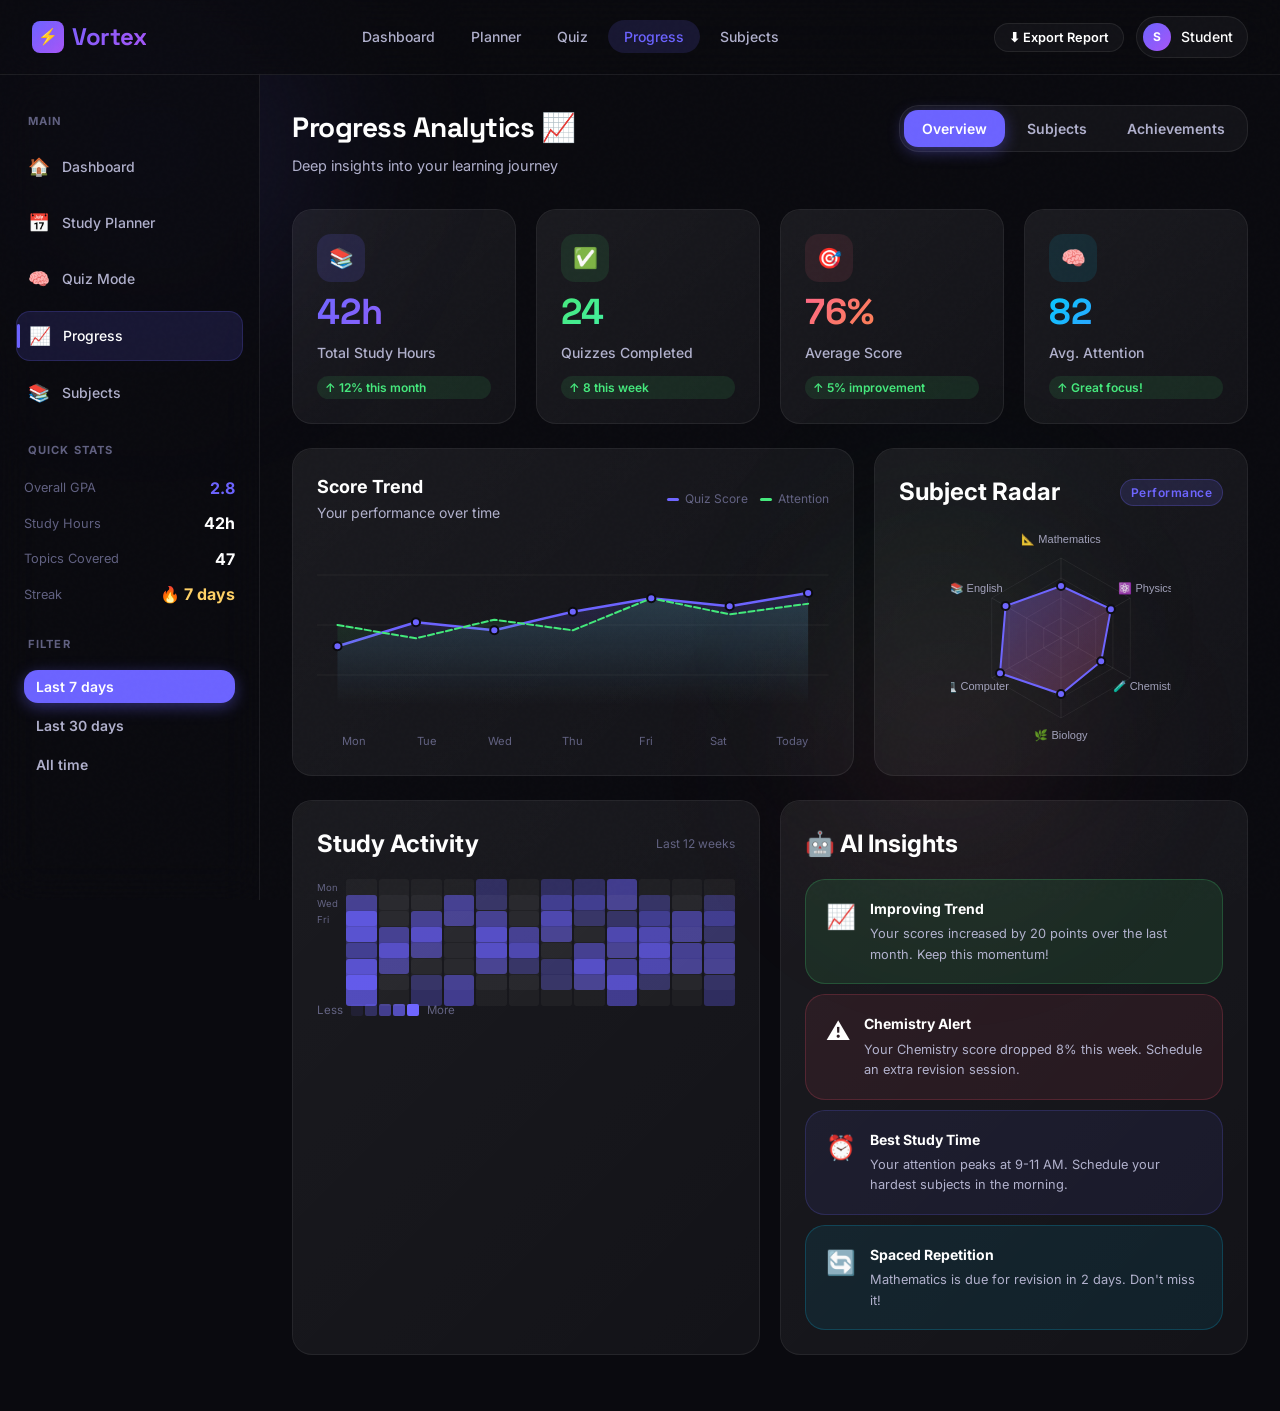
==== frontend/progress.html @ 1eefa2de "adding all files after verifing" ====
<!DOCTYPE html>
<html lang="en">
<head>
  <meta charset="UTF-8" />
  <meta name="viewport" content="width=device-width, initial-scale=1.0" />
  <title>Progress — Vortex</title>
  <meta name="description" content="Track your academic progress with detailed analytics, attention scores, and AI-powered insights." />
  <link rel="stylesheet" href="css/style.css" />
  <style>
    /* Radar chart canvas */
    #radarCanvas { display:block;margin:0 auto; }

    .subject-progress-row {
      display: flex;
      align-items: center;
      gap: 16px;
      padding: 16px;
      background: rgba(255,255,255,0.03);
      border: 1px solid var(--border);
      border-radius: var(--radius-lg);
      transition: var(--transition);
      cursor: pointer;
    }
    .subject-progress-row:hover { background: rgba(255,255,255,0.06); border-color: rgba(255,255,255,0.1); }
    .spr-emoji { font-size: 1.5rem; width: 40px; text-align: center; }
    .spr-info { flex: 1; }
    .spr-name  { font-weight: 700; font-size: 0.9rem; margin-bottom: 6px; }
    .spr-bar   { }
    .spr-right { text-align: right; flex-shrink: 0; }
    .spr-score { font-family: var(--font-display); font-size: 1.25rem; font-weight: 700; }
    .spr-change { font-size: 0.72rem; }

    .heatmap-cell {
      width: 100%;
      aspect-ratio: 1;
      border-radius: 3px;
      cursor: pointer;
      transition: transform var(--transition);
      position: relative;
    }
    .heatmap-cell:hover { transform: scale(1.3); z-index: 2; }

    .achievement-item {
      display: flex;
      align-items: center;
      gap: 14px;
      padding: 14px 16px;
      background: rgba(255,255,255,0.03);
      border: 1px solid var(--border);
      border-radius: var(--radius-md);
      transition: var(--transition);
    }
    .achievement-item.unlocked {
      background: rgba(108,99,255,0.08);
      border-color: rgba(108,99,255,0.2);
    }
    .achievement-item.locked { opacity: 0.4; }
    .ach-icon {
      font-size: 2rem;
      width: 48px;
      text-align: center;
    }
    .ach-info { flex: 1; }
    .ach-name { font-weight: 700; font-size: 0.875rem; }
    .ach-desc { font-size: 0.75rem; color: var(--text-muted); margin-top: 2px; }
    .ach-xp   { font-size: 0.75rem; font-weight: 700; color: var(--accent); }

    /* Sparkline SVG */
    .sparkline { width: 80px; height: 30px; }

    /* Line chart */
    .line-chart-wrap {
      position: relative;
      width: 100%;
      height: 200px;
    }
    #lineChartSvg { width: 100%; height: 100%; }

    .chart-point {
      cursor: pointer;
      transition: r 0.2s;
    }
    .chart-point:hover { r: 6; }

    /* Insight cards */
    .insight-card {
      padding: 18px 20px;
      border-radius: var(--radius-lg);
      border: 1px solid;
      display: flex;
      gap: 14px;
      align-items: flex-start;
    }
    .insight-icon { font-size: 1.5rem; flex-shrink: 0; }
    .insight-title { font-weight: 700; font-size: 0.875rem; margin-bottom: 4px; }
    .insight-desc  { font-size: 0.8rem; color: var(--text-secondary); line-height: 1.6; }

    /* Month labels for heatmap */
    .heatmap-months {
      display: flex;
      gap: 0;
      margin-bottom: 4px;
    }

    .tab-panel { display: none; }
    .tab-panel.active { display: block; animation: fadeIn 0.3s ease both; }

    /* Animated counter */
    .count-up { transition: all 0.5s; }
  </style>
</head>
<body>
  <div class="ambient ambient-1"></div>
  <div class="ambient ambient-2"></div>
  <div class="ambient ambient-3"></div>
  <div class="toast-container" id="toastContainer"></div>

  <!-- Nav -->
  <nav class="nav" id="mainNav">
    <a href="index.html" class="nav-logo">
      <div class="logo-icon">⚡</div>
      Vortex
    </a>
    <ul class="nav-links">
      <li><a href="dashboard.html">Dashboard</a></li>
      <li><a href="planner.html">Planner</a></li>
      <li><a href="quiz.html">Quiz</a></li>
      <li><a href="progress.html" class="active">Progress</a></li>
      <li><a href="subjects.html">Subjects</a></li>
    </ul>
    <div class="nav-actions">
      <button class="btn btn-secondary btn-sm" onclick="exportReport()">⬇ Export Report</button>
      <div class="nav-user">
        <div class="nav-avatar" id="navAvatar">S</div>
        <span id="navName">Sanju</span>
      </div>
    </div>
  </nav>

  <div class="layout">
    <!-- Sidebar -->
    <aside class="sidebar">
      <span class="sidebar-section-title">Main</span>
      <a href="dashboard.html" class="sidebar-link"><span class="icon">🏠</span> Dashboard</a>
      <a href="planner.html"   class="sidebar-link"><span class="icon">📅</span> Study Planner</a>
      <a href="quiz.html"      class="sidebar-link"><span class="icon">🧠</span> Quiz Mode</a>
      <a href="progress.html"  class="sidebar-link active"><span class="icon">📈</span> Progress</a>
      <a href="subjects.html"  class="sidebar-link"><span class="icon">📚</span> Subjects</a>

      <span class="sidebar-section-title">Quick Stats</span>
      <div style="padding:4px 8px;display:flex;flex-direction:column;gap:10px;">
        <div class="flex items-center justify-between">
          <span style="font-size:0.8rem;color:var(--text-muted);">Overall GPA</span>
          <span style="font-weight:700;color:var(--accent);" id="overallGpa">3.8</span>
        </div>
        <div class="flex items-center justify-between">
          <span style="font-size:0.8rem;color:var(--text-muted);">Study Hours</span>
          <span style="font-weight:700;" id="totalHoursLabel">42h</span>
        </div>
        <div class="flex items-center justify-between">
          <span style="font-size:0.8rem;color:var(--text-muted);">Topics Covered</span>
          <span style="font-weight:700;" id="topicsCoveredLabel">47</span>
        </div>
        <div class="flex items-center justify-between">
          <span style="font-size:0.8rem;color:var(--text-muted);">Streak</span>
          <span style="font-weight:700;color:var(--medium);">🔥 7 days</span>
        </div>
      </div>

      <span class="sidebar-section-title">Filter</span>
      <div style="padding:4px 8px;display:flex;flex-direction:column;gap:6px;">
        <button class="tab-btn active" id="filter-week"  onclick="setTimeFilter('week')" style="border-radius:var(--radius-md);text-align:left;padding:8px 12px;">Last 7 days</button>
        <button class="tab-btn" id="filter-month" onclick="setTimeFilter('month')" style="border-radius:var(--radius-md);text-align:left;padding:8px 12px;">Last 30 days</button>
        <button class="tab-btn" id="filter-all"   onclick="setTimeFilter('all')"   style="border-radius:var(--radius-md);text-align:left;padding:8px 12px;">All time</button>
      </div>
    </aside>

    <!-- Main Content -->
    <main class="main-content page-enter">
      <div class="page-header">
        <div>
          <h1 class="page-title">Progress Analytics 📈</h1>
          <p class="page-subtitle">Deep insights into your learning journey</p>
        </div>
        <div class="tabs">
          <button class="tab-btn active" onclick="switchProgressTab('overview')">Overview</button>
          <button class="tab-btn" onclick="switchProgressTab('subjects')">Subjects</button>
          <button class="tab-btn" onclick="switchProgressTab('achievements')">Achievements</button>
        </div>
      </div>

      <!-- ═══ OVERVIEW TAB ═══ -->
      <div id="progress-overview" class="tab-panel active">

        <!-- Top Stats -->
        <div class="grid-4 stagger mb-24">
          <div class="card stat-card">
            <div class="stat-icon" style="background:rgba(108,99,255,0.15);">📚</div>
            <div class="stat-value grad-text-purple count-up" id="stat-totalHours">0</div>
            <div class="stat-label">Total Study Hours</div>
            <span class="stat-change up">↑ 12% this month</span>
          </div>
          <div class="card stat-card">
            <div class="stat-icon" style="background:rgba(67,233,123,0.1);">✅</div>
            <div class="stat-value grad-text-green count-up" id="stat-quizzes">0</div>
            <div class="stat-label">Quizzes Completed</div>
            <span class="stat-change up">↑ 8 this week</span>
          </div>
          <div class="card stat-card">
            <div class="stat-icon" style="background:rgba(255,101,132,0.1);">🎯</div>
            <div class="stat-value grad-text-pink count-up" id="stat-avgScore">0%</div>
            <div class="stat-label">Average Score</div>
            <span class="stat-change up">↑ 5% improvement</span>
          </div>
          <div class="card stat-card">
            <div class="stat-icon" style="background:rgba(0,201,255,0.1);">🧠</div>
            <div class="stat-value grad-text-blue count-up" id="stat-attScore">0</div>
            <div class="stat-label">Avg. Attention</div>
            <span class="stat-change up">↑ Great focus!</span>
          </div>
        </div>

        <!-- Charts Row -->
        <div class="grid-2 mb-24" style="grid-template-columns:1.5fr 1fr;">

          <!-- Line Chart: Score over time -->
          <div class="card">
            <div class="flex items-center justify-between mb-20">
              <div>
                <h2 class="text-lg font-bold">Score Trend</h2>
                <p class="text-sm text-secondary">Your performance over time</p>
              </div>
              <div style="display:flex;gap:12px;">
                <div style="display:flex;align-items:center;gap:6px;font-size:0.75rem;">
                  <div style="width:12px;height:3px;border-radius:2px;background:var(--accent);"></div>
                  <span style="color:var(--text-muted);">Quiz Score</span>
                </div>
                <div style="display:flex;align-items:center;gap:6px;font-size:0.75rem;">
                  <div style="width:12px;height:3px;border-radius:2px;background:var(--accent-3);"></div>
                  <span style="color:var(--text-muted);">Attention</span>
                </div>
              </div>
            </div>
            <div class="line-chart-wrap">
              <svg id="lineChartSvg" viewBox="0 0 500 200" preserveAspectRatio="none">
                <defs>
                  <linearGradient id="lineGrad1" x1="0" y1="0" x2="0" y2="1">
                    <stop offset="0%" style="stop-color:rgba(108,99,255,0.3)"/>
                    <stop offset="100%" style="stop-color:rgba(108,99,255,0)"/>
                  </linearGradient>
                  <linearGradient id="lineGrad2" x1="0" y1="0" x2="0" y2="1">
                    <stop offset="0%" style="stop-color:rgba(67,233,123,0.3)"/>
                    <stop offset="100%" style="stop-color:rgba(67,233,123,0)"/>
                  </linearGradient>
                </defs>
                <!-- Grid lines -->
                <line x1="0" y1="50"  x2="500" y2="50"  stroke="rgba(255,255,255,0.05)" stroke-width="1"/>
                <line x1="0" y1="100" x2="500" y2="100" stroke="rgba(255,255,255,0.05)" stroke-width="1"/>
                <line x1="0" y1="150" x2="500" y2="150" stroke="rgba(255,255,255,0.05)" stroke-width="1"/>
                <!-- Filled areas and lines drawn by JS -->
                <path id="scoreArea" fill="url(#lineGrad1)" opacity="0.6"/>
                <path id="scoreLine" fill="none" stroke="#6c63ff" stroke-width="2.5" stroke-linecap="round" stroke-linejoin="round"/>
                <path id="attnArea"  fill="url(#lineGrad2)" opacity="0.4"/>
                <path id="attnLine"  fill="none" stroke="#43e97b" stroke-width="2" stroke-linecap="round" stroke-linejoin="round" stroke-dasharray="6 3"/>
                <g id="chartDots"></g>
              </svg>
            </div>
            <div style="display:flex;justify-content:space-between;margin-top:8px;" id="chartXLabels"></div>
          </div>

          <!-- Radar Chart -->
          <div class="card">
            <div class="flex items-center justify-between mb-16">
              <h2 class="text-base font-bold">Subject Radar</h2>
              <span class="badge badge-purple">Performance</span>
            </div>
            <canvas id="radarCanvas" width="220" height="220"></canvas>
          </div>
        </div>

        <!-- Heatmap + Insights -->
        <div class="grid-2 mb-24">
          <!-- Study Heatmap -->
          <div class="card">
            <div class="flex items-center justify-between mb-16">
              <h2 class="text-base font-bold">Study Activity</h2>
              <span style="font-size:0.75rem;color:var(--text-muted);">Last 12 weeks</span>
            </div>
            <div style="display:flex;align-items:flex-start;gap:8px;">
              <div style="display:flex;flex-direction:column;gap:2px;margin-top:2px;">
                <span style="font-size:0.6rem;color:var(--text-muted);line-height:14px;">Mon</span>
                <span style="font-size:0.6rem;color:var(--text-muted);line-height:14px;">Wed</span>
                <span style="font-size:0.6rem;color:var(--text-muted);line-height:14px;">Fri</span>
              </div>
              <div id="heatmapGrid" style="display:grid;grid-template-rows:repeat(7,14px);grid-auto-flow:column;gap:2px;flex:1;"></div>
            </div>
            <div style="display:flex;align-items:center;gap:8px;margin-top:12px;">
              <span style="font-size:0.72rem;color:var(--text-muted);">Less</span>
              <div style="display:flex;gap:2px;">
                <div style="width:12px;height:12px;border-radius:2px;background:rgba(108,99,255,0.1);"></div>
                <div style="width:12px;height:12px;border-radius:2px;background:rgba(108,99,255,0.3);"></div>
                <div style="width:12px;height:12px;border-radius:2px;background:rgba(108,99,255,0.5);"></div>
                <div style="width:12px;height:12px;border-radius:2px;background:rgba(108,99,255,0.7);"></div>
                <div style="width:12px;height:12px;border-radius:2px;background:var(--accent);"></div>
              </div>
              <span style="font-size:0.72rem;color:var(--text-muted);">More</span>
            </div>
          </div>

          <!-- AI Insights -->
          <div class="card">
            <h2 class="text-base font-bold mb-16">🤖 AI Insights</h2>
            <div id="insightsList" style="display:flex;flex-direction:column;gap:10px;"></div>
          </div>
        </div>
      </div>

      <!-- ═══ SUBJECTS TAB ═══ -->
      <div id="progress-subjects" class="tab-panel">
        <div class="grid-2 mb-24" style="grid-template-columns:1.5fr 1fr;">
          <div>
            <h2 class="text-lg font-bold mb-16">Subject Performance</h2>
            <div id="subjectProgressList" style="display:flex;flex-direction:column;gap:12px;"></div>
          </div>

          <!-- Subject Detail Panel -->
          <div class="card" style="height:fit-content;position:sticky;top:100px;">
            <h2 class="text-base font-bold mb-16">Subject Details</h2>
            <div id="subjectDetailPanel">
              <div class="empty-state">
                <div class="icon">👆</div>
                <div class="title">Select a Subject</div>
                <div class="desc">Click any subject to see detailed analytics</div>
              </div>
            </div>
          </div>
        </div>
      </div>

      <!-- ═══ ACHIEVEMENTS TAB ═══ -->
      <div id="progress-achievements" class="tab-panel">
        <div class="flex items-center justify-between mb-24">
          <div>
            <h2 class="text-lg font-bold">Achievements 🏆</h2>
            <p class="text-sm text-secondary">Unlock badges by reaching milestones</p>
          </div>
          <div style="background:rgba(108,99,255,0.1);border:1px solid rgba(108,99,255,0.2);padding:10px 20px;border-radius:var(--radius-pill);">
            <span style="font-weight:700;color:var(--accent);" id="totalXp">1,240</span>
            <span style="color:var(--text-muted);font-size:0.875rem;"> XP Total</span>
          </div>
        </div>

        <div class="grid-2" id="achievementGrid" style="gap:12px;"></div>
      </div>

    </main>
  </div>

  <script src="js/main.js"></script>
  <script src="js/api.js"></script>
  <script src="js/charts.js"></script>
  <script>
    // ── Load real stats from API ─────────────────────────────────
    document.addEventListener('DOMContentLoaded', async () => {
      const progress = await apiGetProgress();
      if (progress && progress.success) {
        const s = progress;
        const el = id => document.getElementById(id);

        if (el('stat-totalHours')) animateCount(el('stat-totalHours'), s.total_hours, 1, 'h');
        if (el('stat-quizzes'))    animateCount(el('stat-quizzes'),    s.total_quizzes);
        if (el('stat-avgScore'))   { el('stat-avgScore').textContent = s.avg_score + '%'; }
        if (el('stat-attScore'))   animateCount(el('stat-attScore'),   s.avg_attention, 0, '');
        if (el('totalHoursLabel')) el('totalHoursLabel').textContent = s.total_hours + 'h';
        if (el('overallGpa'))      el('overallGpa').textContent = Math.min(4, (s.avg_score / 25)).toFixed(1);
        if (el('topicsCoveredLabel')) el('topicsCoveredLabel').textContent = s.subjects?.reduce((a, sub) => a + sub.quiz_count, 0) || 0;
      }
    });

    function animateCount(el, target, decimals = 0, suffix = '') {
      const start = 0, dur = 1200;
      const startTime = performance.now();
      const frame = now => {
        const t = Math.min((now - startTime) / dur, 1);
        const val = (start + t * target).toFixed(decimals);
        el.textContent = val + suffix;
        if (t < 1) requestAnimationFrame(frame);
      };
      requestAnimationFrame(frame);
    }
  </script>
</body>
</html>
---- frontend/css/style.css ----
/* =========================================
   VORTEX STUDY PLANNER — Design System
   ========================================= */

@import url('https://fonts.googleapis.com/css2?family=Inter:wght@300;400;500;600;700;800;900&family=Space+Grotesk:wght@400;500;600;700&display=swap');

/* ── CSS Variables ── */
:root {
  --bg-primary:   #0a0a0f;
  --bg-secondary: #0f0f1a;
  --bg-card:      rgba(255,255,255,0.04);
  --bg-card-hover:rgba(255,255,255,0.08);
  --border:       rgba(255,255,255,0.08);
  --border-glow:  rgba(108,99,255,0.4);

  --accent:       #6c63ff;
  --accent-2:     #ff6584;
  --accent-3:     #43e97b;
  --accent-4:     #f7971e;
  --accent-5:     #00c9ff;

  --grad-purple:  linear-gradient(135deg,#6c63ff,#a855f7);
  --grad-pink:    linear-gradient(135deg,#ff6584,#f7971e);
  --grad-green:   linear-gradient(135deg,#43e97b,#38f9d7);
  --grad-blue:    linear-gradient(135deg,#00c9ff,#6c63ff);
  --grad-hero:    linear-gradient(135deg,#0a0a0f 0%,#12001a 50%,#000a1a 100%);

  --text-primary: #ffffff;
  --text-secondary:#b0b0cc;
  --text-muted:   #606080;

  --radius-sm:    8px;
  --radius-md:    14px;
  --radius-lg:    20px;
  --radius-xl:    28px;
  --radius-pill:  999px;

  --shadow-glow:  0 0 30px rgba(108,99,255,0.25);
  --shadow-card:  0 4px 30px rgba(0,0,0,0.4);
  --shadow-lift:  0 16px 48px rgba(0,0,0,0.6);

  --transition:   0.3s cubic-bezier(0.4,0,0.2,1);
  --transition-bounce: 0.4s cubic-bezier(0.34,1.56,0.64,1);

  --font-main: 'Inter', sans-serif;
  --font-display: 'Space Grotesk', sans-serif;

  /* Priority colors */
  --high:    #ff4d6d;
  --medium:  #ffd166;
  --low:     #06d6a0;
}

/* ── Reset & Base ── */
*, *::before, *::after { box-sizing: border-box; margin: 0; padding: 0; }

html { scroll-behavior: smooth; }

body {
  font-family: var(--font-main);
  background: var(--bg-primary);
  color: var(--text-primary);
  min-height: 100vh;
  overflow-x: hidden;
  line-height: 1.6;
}

/* ── Scrollbar ── */
::-webkit-scrollbar { width: 6px; }
::-webkit-scrollbar-track { background: var(--bg-primary); }
::-webkit-scrollbar-thumb { background: var(--accent); border-radius: var(--radius-pill); }

/* ── Selection ── */
::selection { background: rgba(108,99,255,0.35); color: #fff; }

/* ── Noise Overlay ── */
body::before {
  content: '';
  position: fixed;
  inset: 0;
  background-image: url("data:image/svg+xml,%3Csvg viewBox='0 0 256 256' xmlns='http://www.w3.org/2000/svg'%3E%3Cfilter id='noise'%3E%3CfeTurbulence type='fractalNoise' baseFrequency='0.9' numOctaves='4' stitchTiles='stitch'/%3E%3C/filter%3E%3Crect width='100%25' height='100%25' filter='url(%23noise)' opacity='0.03'/%3E%3C/svg%3E");
  pointer-events: none;
  z-index: 9999;
  opacity: 0.4;
}

/* ── Ambient Blobs ── */
.ambient {
  position: fixed;
  border-radius: 50%;
  filter: blur(80px);
  pointer-events: none;
  z-index: 0;
  animation: drift 20s ease-in-out infinite;
}
.ambient-1 {
  width: 500px; height: 500px;
  background: radial-gradient(circle, rgba(108,99,255,0.15), transparent 70%);
  top: -100px; left: -100px;
}
.ambient-2 {
  width: 400px; height: 400px;
  background: radial-gradient(circle, rgba(255,101,132,0.1), transparent 70%);
  bottom: -50px; right: 10%;
  animation-delay: -7s;
}
.ambient-3 {
  width: 350px; height: 350px;
  background: radial-gradient(circle, rgba(67,233,123,0.08), transparent 70%);
  top: 50%; left: 60%;
  animation-delay: -14s;
}

@keyframes drift {
  0%,100% { transform: translate(0,0) scale(1); }
  33%      { transform: translate(30px,-20px) scale(1.05); }
  66%      { transform: translate(-20px,30px) scale(0.95); }
}

/* ── Page Wrapper ── */
.page { position: relative; z-index: 1; min-height: 100vh; }

/* ── Navigation ── */
.nav {
  position: fixed;
  top: 0; left: 0; right: 0;
  z-index: 100;
  display: flex;
  align-items: center;
  justify-content: space-between;
  padding: 16px 32px;
  background: rgba(10,10,15,0.7);
  backdrop-filter: blur(20px);
  border-bottom: 1px solid var(--border);
  transition: var(--transition);
}
.nav.scrolled {
  background: rgba(10,10,15,0.95);
  box-shadow: var(--shadow-card);
}

.nav-logo {
  font-family: var(--font-display);
  font-size: 1.5rem;
  font-weight: 700;
  background: var(--grad-purple);
  -webkit-background-clip: text;
  -webkit-text-fill-color: transparent;
  background-clip: text;
  letter-spacing: -0.5px;
  text-decoration: none;
  display: flex;
  align-items: center;
  gap: 8px;
}
.nav-logo .logo-icon {
  width: 32px; height: 32px;
  background: var(--grad-purple);
  border-radius: var(--radius-sm);
  display: flex;
  align-items: center;
  justify-content: center;
  font-size: 1rem;
  -webkit-text-fill-color: white;
}

.nav-links {
  display: flex;
  align-items: center;
  gap: 4px;
  list-style: none;
}
.nav-links a {
  color: var(--text-secondary);
  text-decoration: none;
  font-size: 0.875rem;
  font-weight: 500;
  padding: 8px 16px;
  border-radius: var(--radius-pill);
  transition: var(--transition);
}
.nav-links a:hover, .nav-links a.active {
  color: #fff;
  background: rgba(108,99,255,0.15);
}
.nav-links a.active { color: var(--accent); }

.nav-actions { display: flex; align-items: center; gap: 12px; }

.nav-user {
  display: flex;
  align-items: center;
  gap: 10px;
  padding: 6px 14px 6px 6px;
  background: var(--bg-card);
  border: 1px solid var(--border);
  border-radius: var(--radius-pill);
  cursor: pointer;
  transition: var(--transition);
  font-size: 0.875rem;
  font-weight: 500;
}
.nav-user:hover { border-color: var(--accent); background: var(--bg-card-hover); }
.nav-avatar {
  width: 28px; height: 28px;
  border-radius: 50%;
  background: var(--grad-purple);
  display: flex;
  align-items: center;
  justify-content: center;
  font-size: 0.75rem;
  font-weight: 700;
}

/* ── Buttons ── */
.btn {
  display: inline-flex;
  align-items: center;
  gap: 8px;
  padding: 10px 22px;
  border: none;
  border-radius: var(--radius-pill);
  font-family: var(--font-main);
  font-size: 0.875rem;
  font-weight: 600;
  cursor: pointer;
  transition: var(--transition);
  text-decoration: none;
  white-space: nowrap;
  position: relative;
  overflow: hidden;
}
.btn::after {
  content: '';
  position: absolute;
  inset: 0;
  background: rgba(255,255,255,0);
  transition: var(--transition);
}
.btn:hover::after { background: rgba(255,255,255,0.07); }
.btn:active { transform: scale(0.97); }

.btn-primary {
  background: var(--grad-purple);
  color: #fff;
  box-shadow: 0 4px 20px rgba(108,99,255,0.4);
}
.btn-primary:hover { box-shadow: 0 8px 30px rgba(108,99,255,0.6); transform: translateY(-1px); }

.btn-secondary {
  background: var(--bg-card);
  color: var(--text-primary);
  border: 1px solid var(--border);
}
.btn-secondary:hover { border-color: var(--accent); color: var(--accent); }

.btn-ghost {
  background: transparent;
  color: var(--text-secondary);
  border: 1px solid var(--border);
}
.btn-ghost:hover { color: #fff; border-color: rgba(255,255,255,0.2); }

.btn-danger {
  background: linear-gradient(135deg,#ff4d6d,#c9184a);
  color: #fff;
  box-shadow: 0 4px 20px rgba(255,77,109,0.3);
}

.btn-lg { padding: 14px 32px; font-size: 1rem; }
.btn-sm { padding: 6px 14px; font-size: 0.8rem; }
.btn-icon { padding: 10px; width: 40px; height: 40px; justify-content: center; border-radius: var(--radius-md); }

/* ── Cards ── */
.card {
  background: var(--bg-card);
  border: 1px solid var(--border);
  border-radius: var(--radius-lg);
  padding: 24px;
  transition: var(--transition);
  position: relative;
  overflow: hidden;
  backdrop-filter: blur(10px);
}
.card::before {
  content: '';
  position: absolute;
  inset: 0;
  border-radius: inherit;
  background: linear-gradient(135deg, rgba(255,255,255,0.03), transparent);
  pointer-events: none;
}
.card:hover {
  border-color: var(--border-glow);
  background: var(--bg-card-hover);
  box-shadow: var(--shadow-glow);
  transform: translateY(-2px);
}

.card-glow {
  box-shadow: var(--shadow-glow);
  border-color: rgba(108,99,255,0.3);
}

/* ── Stat Cards ── */
.stat-card {
  display: flex;
  flex-direction: column;
  gap: 12px;
}
.stat-icon {
  width: 48px; height: 48px;
  border-radius: var(--radius-md);
  display: flex;
  align-items: center;
  justify-content: center;
  font-size: 1.25rem;
}
.stat-value {
  font-family: var(--font-display);
  font-size: 2.25rem;
  font-weight: 700;
  line-height: 1;
}
.stat-label { color: var(--text-secondary); font-size: 0.875rem; font-weight: 500; }
.stat-change {
  display: inline-flex;
  align-items: center;
  gap: 4px;
  font-size: 0.75rem;
  font-weight: 600;
  padding: 2px 8px;
  border-radius: var(--radius-pill);
}
.stat-change.up   { color: var(--accent-3); background: rgba(67,233,123,0.1); }
.stat-change.down { color: var(--high);     background: rgba(255,77,109,0.1); }

/* ── Form Elements ── */
.form-group { display: flex; flex-direction: column; gap: 8px; }
.form-label {
  font-size: 0.875rem;
  font-weight: 600;
  color: var(--text-secondary);
  letter-spacing: 0.02em;
}
.form-input, .form-select, .form-textarea {
  background: rgba(255,255,255,0.05);
  border: 1px solid var(--border);
  border-radius: var(--radius-md);
  padding: 12px 16px;
  color: var(--text-primary);
  font-family: var(--font-main);
  font-size: 0.9rem;
  transition: var(--transition);
  width: 100%;
  outline: none;
}
.form-input:focus, .form-select:focus, .form-textarea:focus {
  border-color: var(--accent);
  box-shadow: 0 0 0 3px rgba(108,99,255,0.15);
  background: rgba(108,99,255,0.08);
}
.form-input::placeholder { color: var(--text-muted); }
.form-select option { background: #1a1a2e; }
.form-textarea { resize: vertical; min-height: 100px; }

.input-icon-wrap { position: relative; }
.input-icon-wrap .icon {
  position: absolute;
  left: 14px;
  top: 50%;
  transform: translateY(-50%);
  color: var(--text-muted);
  pointer-events: none;
  font-size: 1rem;
}
.input-icon-wrap .form-input { padding-left: 42px; }

/* ── Range Slider ── */
input[type="range"] {
  -webkit-appearance: none;
  width: 100%;
  height: 6px;
  border-radius: var(--radius-pill);
  background: rgba(255,255,255,0.1);
  outline: none;
}
input[type="range"]::-webkit-slider-thumb {
  -webkit-appearance: none;
  width: 20px; height: 20px;
  border-radius: 50%;
  background: var(--grad-purple);
  cursor: pointer;
  box-shadow: 0 0 10px rgba(108,99,255,0.5);
  transition: var(--transition-bounce);
}
input[type="range"]::-webkit-slider-thumb:hover {
  transform: scale(1.2);
  box-shadow: 0 0 20px rgba(108,99,255,0.7);
}

/* ── Badges / Tags ── */
.badge {
  display: inline-flex;
  align-items: center;
  gap: 4px;
  padding: 3px 10px;
  border-radius: var(--radius-pill);
  font-size: 0.75rem;
  font-weight: 600;
  letter-spacing: 0.04em;
}
.badge-high   { background: rgba(255,77,109,0.15); color: var(--high); border: 1px solid rgba(255,77,109,0.25); }
.badge-medium { background: rgba(255,209,102,0.15); color: var(--medium); border: 1px solid rgba(255,209,102,0.25); }
.badge-low    { background: rgba(6,214,160,0.15); color: var(--low); border: 1px solid rgba(6,214,160,0.25); }
.badge-purple { background: rgba(108,99,255,0.15); color: var(--accent); border: 1px solid rgba(108,99,255,0.25); }
.badge-pink   { background: rgba(255,101,132,0.15); color: var(--accent-2); border: 1px solid rgba(255,101,132,0.25); }

/* ── Progress Bar ── */
.progress-wrap { position: relative; }
.progress-bar {
  height: 8px;
  background: rgba(255,255,255,0.08);
  border-radius: var(--radius-pill);
  overflow: hidden;
}
.progress-fill {
  height: 100%;
  border-radius: var(--radius-pill);
  background: var(--grad-purple);
  transition: width 1s cubic-bezier(0.4,0,0.2,1);
  position: relative;
}
.progress-fill::after {
  content: '';
  position: absolute;
  inset: 0;
  background: linear-gradient(90deg, transparent 0%, rgba(255,255,255,0.3) 50%, transparent 100%);
  background-size: 200% 100%;
  animation: shimmer 2s infinite;
}
@keyframes shimmer { to { background-position: 200% 0; } }

.progress-lg .progress-bar { height: 12px; }

/* ── Circular Progress ── */
.circle-progress {
  position: relative;
  display: inline-flex;
  align-items: center;
  justify-content: center;
}
.circle-progress svg { transform: rotate(-90deg); }
.circle-progress circle {
  fill: none;
  stroke-linecap: round;
  transition: stroke-dashoffset 1.5s cubic-bezier(0.4,0,0.2,1);
}
.circle-progress .track { stroke: rgba(255,255,255,0.08); }
.circle-progress .fill  { stroke: url(#grad1); }
.circle-progress .label {
  position: absolute;
  text-align: center;
}

/* ── Tabs ── */
.tabs {
  display: flex;
  gap: 4px;
  background: rgba(255,255,255,0.04);
  border: 1px solid var(--border);
  border-radius: var(--radius-lg);
  padding: 4px;
}
.tab-btn {
  flex: 1;
  padding: 10px 18px;
  background: transparent;
  border: none;
  border-radius: var(--radius-md);
  color: var(--text-secondary);
  font-family: var(--font-main);
  font-size: 0.875rem;
  font-weight: 600;
  cursor: pointer;
  transition: var(--transition);
}
.tab-btn.active {
  background: var(--accent);
  color: #fff;
  box-shadow: 0 4px 16px rgba(108,99,255,0.4);
}
.tab-btn:hover:not(.active) { color: #fff; background: rgba(255,255,255,0.06); }

/* ── Modal ── */
.modal-overlay {
  position: fixed;
  inset: 0;
  background: rgba(0,0,0,0.7);
  backdrop-filter: blur(8px);
  z-index: 200;
  display: flex;
  align-items: center;
  justify-content: center;
  padding: 24px;
  opacity: 0;
  visibility: hidden;
  transition: var(--transition);
}
.modal-overlay.active { opacity: 1; visibility: visible; }
.modal {
  background: #13131f;
  border: 1px solid var(--border);
  border-radius: var(--radius-xl);
  padding: 32px;
  width: 100%;
  max-width: 520px;
  transform: scale(0.9) translateY(20px);
  transition: var(--transition-bounce);
  box-shadow: var(--shadow-lift);
}
.modal-overlay.active .modal { transform: scale(1) translateY(0); }
.modal-header {
  display: flex;
  align-items: center;
  justify-content: space-between;
  margin-bottom: 24px;
}
.modal-title { font-family: var(--font-display); font-size: 1.25rem; font-weight: 700; }
.modal-close {
  background: rgba(255,255,255,0.05);
  border: 1px solid var(--border);
  border-radius: var(--radius-md);
  width: 36px; height: 36px;
  display: flex;
  align-items: center;
  justify-content: center;
  cursor: pointer;
  color: var(--text-secondary);
  font-size: 1.1rem;
  transition: var(--transition);
}
.modal-close:hover { background: rgba(255,77,109,0.1); color: var(--high); border-color: var(--high); }

/* ── Toast Notifications ── */
.toast-container {
  position: fixed;
  top: 80px;
  right: 24px;
  z-index: 300;
  display: flex;
  flex-direction: column;
  gap: 10px;
  pointer-events: none;
}
.toast {
  display: flex;
  align-items: center;
  gap: 12px;
  padding: 14px 18px;
  background: #1a1a2e;
  border: 1px solid var(--border);
  border-radius: var(--radius-lg);
  box-shadow: var(--shadow-lift);
  min-width: 280px;
  max-width: 360px;
  pointer-events: auto;
  transform: translateX(120%);
  transition: transform 0.4s cubic-bezier(0.34,1.56,0.64,1), opacity 0.3s;
  opacity: 0;
  font-size: 0.875rem;
}
.toast.show   { transform: translateX(0); opacity: 1; }
.toast.hide   { transform: translateX(120%); opacity: 0; }
.toast-icon   { font-size: 1.1rem; flex-shrink: 0; }
.toast-msg    { flex: 1; font-weight: 500; }
.toast.success { border-color: rgba(6,214,160,0.3); }
.toast.success .toast-icon { color: var(--accent-3); }
.toast.error   { border-color: rgba(255,77,109,0.3); }
.toast.error .toast-icon   { color: var(--high); }
.toast.info    { border-color: rgba(108,99,255,0.3); }
.toast.info .toast-icon    { color: var(--accent); }
.toast.warning { border-color: rgba(255,209,102,0.3); }
.toast.warning .toast-icon { color: var(--medium); }

/* ── Sidebar Layout ── */
.layout {
  display: flex;
  min-height: 100vh;
  padding-top: 73px;
}

.sidebar {
  width: 260px;
  flex-shrink: 0;
  background: rgba(10,10,15,0.8);
  border-right: 1px solid var(--border);
  padding: 24px 16px;
  position: fixed;
  top: 73px;
  left: 0;
  bottom: 0;
  overflow-y: auto;
  backdrop-filter: blur(20px);
  z-index: 50;
  display: flex;
  flex-direction: column;
  gap: 8px;
}

.sidebar-section-title {
  font-size: 0.7rem;
  font-weight: 700;
  letter-spacing: 0.1em;
  color: var(--text-muted);
  text-transform: uppercase;
  padding: 8px 12px 4px;
  margin-top: 8px;
}

.sidebar-link {
  display: flex;
  align-items: center;
  gap: 12px;
  padding: 10px 12px;
  border-radius: var(--radius-md);
  text-decoration: none;
  color: var(--text-secondary);
  font-size: 0.875rem;
  font-weight: 500;
  transition: var(--transition);
  position: relative;
}
.sidebar-link:hover { color: #fff; background: rgba(255,255,255,0.06); }
.sidebar-link.active {
  color: #fff;
  background: rgba(108,99,255,0.15);
  border: 1px solid rgba(108,99,255,0.2);
}
.sidebar-link.active::before {
  content: '';
  position: absolute;
  left: 0; top: 25%; bottom: 25%;
  width: 3px;
  border-radius: var(--radius-pill);
  background: var(--accent);
}
.sidebar-link .icon { font-size: 1.1rem; width: 22px; text-align: center; }
.sidebar-link .badge-count {
  margin-left: auto;
  background: var(--accent);
  color: #fff;
  font-size: 0.65rem;
  font-weight: 700;
  padding: 1px 6px;
  border-radius: var(--radius-pill);
}

.main-content {
  flex: 1;
  margin-left: 260px;
  padding: 32px;
  min-height: 100%;
}

/* ── Page Header ── */
.page-header {
  display: flex;
  align-items: flex-start;
  justify-content: space-between;
  margin-bottom: 32px;
  gap: 16px;
}
.page-title {
  font-family: var(--font-display);
  font-size: 1.75rem;
  font-weight: 700;
  letter-spacing: -0.5px;
}
.page-subtitle { color: var(--text-secondary); font-size: 0.9rem; margin-top: 4px; }

/* ── Grid Layouts ── */
.grid-2 { display: grid; grid-template-columns: repeat(2,1fr); gap: 20px; }
.grid-3 { display: grid; grid-template-columns: repeat(3,1fr); gap: 20px; }
.grid-4 { display: grid; grid-template-columns: repeat(4,1fr); gap: 20px; }
.grid-12 { display: grid; grid-template-columns: repeat(12,1fr); gap: 20px; }

/* ── Divider ── */
.divider { height: 1px; background: var(--border); margin: 24px 0; }

/* ── Animation Classes ── */
.fade-in {
  animation: fadeIn 0.5s ease both;
}
.slide-up {
  animation: slideUp 0.5s ease both;
}
.stagger > * {
  animation: slideUp 0.5s ease both;
}
.stagger > *:nth-child(1) { animation-delay: 0.05s; }
.stagger > *:nth-child(2) { animation-delay: 0.10s; }
.stagger > *:nth-child(3) { animation-delay: 0.15s; }
.stagger > *:nth-child(4) { animation-delay: 0.20s; }
.stagger > *:nth-child(5) { animation-delay: 0.25s; }
.stagger > *:nth-child(6) { animation-delay: 0.30s; }

@keyframes fadeIn  { from { opacity:0; } to { opacity:1; } }
@keyframes slideUp { from { opacity:0; transform:translateY(20px); } to { opacity:1; transform:translateY(0); } }

.pulse { animation: pulse 2s ease-in-out infinite; }
@keyframes pulse { 0%,100% { opacity:1; } 50% { opacity:0.5; } }

.spin { animation: spin 1s linear infinite; }
@keyframes spin { to { transform: rotate(360deg); } }

/* ── Hero (Login page) ── */
.hero-page {
  min-height: 100vh;
  display: flex;
  align-items: center;
  justify-content: center;
  padding: 24px;
  background: var(--grad-hero);
  position: relative;
  overflow: hidden;
}
.hero-card {
  background: rgba(255,255,255,0.03);
  border: 1px solid var(--border);
  border-radius: var(--radius-xl);
  padding: 48px;
  width: 100%;
  max-width: 460px;
  backdrop-filter: blur(20px);
  box-shadow: var(--shadow-lift);
  position: relative;
  z-index: 1;
}
.hero-logo {
  font-family: var(--font-display);
  font-size: 2rem;
  font-weight: 800;
  background: var(--grad-purple);
  -webkit-background-clip: text;
  -webkit-text-fill-color: transparent;
  background-clip: text;
  text-align: center;
  margin-bottom: 8px;
  letter-spacing: -1px;
}
.hero-tagline { text-align: center; color: var(--text-secondary); font-size: 0.875rem; margin-bottom: 36px; }
.hero-steps {
  display: flex;
  justify-content: center;
  gap: 8px;
  margin-bottom: 32px;
}
.hero-step {
  width: 28px; height: 4px;
  border-radius: var(--radius-pill);
  background: rgba(255,255,255,0.1);
  transition: var(--transition);
}
.hero-step.active { background: var(--accent); width: 48px; }

/* ── Subject Tag Chip ── */
.chip {
  display: inline-flex;
  align-items: center;
  gap: 6px;
  padding: 6px 12px;
  background: rgba(108,99,255,0.1);
  border: 1px solid rgba(108,99,255,0.2);
  border-radius: var(--radius-pill);
  font-size: 0.8rem;
  font-weight: 600;
  color: var(--accent);
  cursor: pointer;
  transition: var(--transition);
}
.chip:hover { background: rgba(108,99,255,0.2); }
.chip .remove { color: var(--text-muted); font-size: 0.7rem; }
.chip .remove:hover { color: var(--high); }

/* ── Timeline ── */
.timeline { display: flex; flex-direction: column; gap: 0; }
.timeline-item {
  display: flex;
  gap: 16px;
  position: relative;
  padding-bottom: 24px;
}
.timeline-item:last-child { padding-bottom: 0; }
.timeline-item:last-child .timeline-line { display: none; }
.timeline-dot {
  width: 36px; height: 36px;
  border-radius: 50%;
  flex-shrink: 0;
  display: flex;
  align-items: center;
  justify-content: center;
  font-size: 0.85rem;
  position: relative;
  z-index: 1;
}
.timeline-line {
  position: absolute;
  left: 17px;
  top: 36px;
  bottom: 0;
  width: 2px;
  background: var(--border);
}
.timeline-content { flex: 1; padding-top: 6px; }
.timeline-title  { font-weight: 600; font-size: 0.9rem; }
.timeline-time   { color: var(--text-muted); font-size: 0.75rem; margin-top: 2px; }

/* ── Quiz Cards ── */
.quiz-option {
  display: flex;
  align-items: center;
  gap: 14px;
  padding: 16px 20px;
  background: rgba(255,255,255,0.04);
  border: 2px solid var(--border);
  border-radius: var(--radius-lg);
  cursor: pointer;
  transition: var(--transition);
  font-weight: 500;
}
.quiz-option:hover { border-color: var(--accent); background: rgba(108,99,255,0.08); }
.quiz-option.selected { border-color: var(--accent); background: rgba(108,99,255,0.12); }
.quiz-option.correct  { border-color: var(--accent-3); background: rgba(67,233,123,0.1); }
.quiz-option.wrong    { border-color: var(--high); background: rgba(255,77,109,0.1); }
.quiz-letter {
  width: 32px; height: 32px;
  border-radius: var(--radius-sm);
  background: rgba(255,255,255,0.08);
  display: flex;
  align-items: center;
  justify-content: center;
  font-size: 0.85rem;
  font-weight: 700;
  flex-shrink: 0;
  transition: var(--transition);
}
.quiz-option.selected .quiz-letter { background: var(--accent); color: #fff; }
.quiz-option.correct  .quiz-letter { background: var(--accent-3); color: #000; }
.quiz-option.wrong    .quiz-letter { background: var(--high); color: #fff; }

/* ── Timer ── */
.timer-display {
  font-family: var(--font-display);
  font-size: 3rem;
  font-weight: 700;
  text-align: center;
  letter-spacing: 0.05em;
  background: var(--grad-purple);
  -webkit-background-clip: text;
  -webkit-text-fill-color: transparent;
  background-clip: text;
}
.timer-bar-wrap {
  height: 6px;
  background: rgba(255,255,255,0.08);
  border-radius: var(--radius-pill);
  overflow: hidden;
  margin-top: 8px;
}
.timer-bar {
  height: 100%;
  border-radius: var(--radius-pill);
  background: var(--grad-purple);
  transition: width 1s linear, background 0.5s;
}
.timer-bar.warning { background: var(--grad-pink); }

/* ── Attention Meter ── */
.attention-meter {
  position: relative;
  width: 120px; height: 60px;
  margin: 0 auto;
  overflow: hidden;
}
.attention-meter svg { position: absolute; bottom: 0; }
.attention-needle {
  position: absolute;
  bottom: 4px;
  left: 50%;
  width: 3px;
  height: 52px;
  transform-origin: bottom center;
  background: var(--grad-pink);
  border-radius: 2px;
  transition: transform 0.8s cubic-bezier(0.34,1.56,0.64,1);
}

/* ── Chart Placeholder ── */
.chart-container {
  position: relative;
  width: 100%;
  height: 220px;
}

/* ── Streak / Calendar ── */
.streak-grid {
  display: grid;
  grid-template-columns: repeat(7,1fr);
  gap: 4px;
}
.streak-day {
  width: 100%;
  aspect-ratio: 1;
  border-radius: 4px;
  background: rgba(255,255,255,0.06);
  transition: var(--transition);
  cursor: pointer;
}
.streak-day:hover { transform: scale(1.15); }
.streak-day.done  { background: var(--accent); opacity: 0.8; }
.streak-day.today { background: var(--accent); box-shadow: 0 0 10px rgba(108,99,255,0.6); opacity: 1; }
.streak-day.missed{ background: rgba(255,77,109,0.3); }

/* ── Subject Card ── */
.subject-card {
  padding: 20px;
  border-radius: var(--radius-lg);
  border: 1px solid var(--border);
  background: var(--bg-card);
  transition: var(--transition);
  cursor: pointer;
  position: relative;
  overflow: hidden;
}
.subject-card::before {
  content: '';
  position: absolute;
  inset: 0;
  background: linear-gradient(135deg, rgba(255,255,255,0.03), transparent);
  pointer-events: none;
}
.subject-card:hover {
  transform: translateY(-3px);
  box-shadow: var(--shadow-glow);
  border-color: var(--border-glow);
}
.subject-card .accent-bar {
  position: absolute;
  top: 0; left: 0; right: 0;
  height: 3px;
  border-radius: var(--radius-lg) var(--radius-lg) 0 0;
}
.subject-card .subject-icon {
  width: 44px; height: 44px;
  border-radius: var(--radius-md);
  display: flex;
  align-items: center;
  justify-content: center;
  font-size: 1.4rem;
  margin-bottom: 12px;
}
.subject-card .subject-name { font-weight: 700; font-size: 1rem; margin-bottom: 4px; }
.subject-card .subject-meta { color: var(--text-secondary); font-size: 0.8rem; }

/* ── Recommendation Item ── */
.reco-item {
  display: flex;
  align-items: flex-start;
  gap: 14px;
  padding: 16px;
  border-radius: var(--radius-md);
  background: rgba(255,255,255,0.03);
  border: 1px solid var(--border);
  transition: var(--transition);
}
.reco-item:hover { background: rgba(255,255,255,0.06); border-color: rgba(255,255,255,0.1); }
.reco-dot {
  width: 10px; height: 10px;
  border-radius: 50%;
  flex-shrink: 0;
  margin-top: 5px;
}

/* ── Floating Action Button ── */
.fab {
  position: fixed;
  bottom: 32px;
  right: 32px;
  width: 56px; height: 56px;
  border-radius: 50%;
  background: var(--grad-purple);
  border: none;
  cursor: pointer;
  display: flex;
  align-items: center;
  justify-content: center;
  font-size: 1.5rem;
  color: #fff;
  box-shadow: 0 8px 30px rgba(108,99,255,0.5);
  transition: var(--transition-bounce);
  z-index: 80;
}
.fab:hover { transform: scale(1.1) rotate(15deg); box-shadow: 0 12px 40px rgba(108,99,255,0.7); }

/* ── Tooltip ── */
[data-tip] { position: relative; }
[data-tip]::after {
  content: attr(data-tip);
  position: absolute;
  bottom: calc(100% + 8px);
  left: 50%;
  transform: translateX(-50%);
  background: #1e1e30;
  color: #fff;
  padding: 6px 10px;
  border-radius: var(--radius-sm);
  font-size: 0.75rem;
  white-space: nowrap;
  opacity: 0;
  pointer-events: none;
  transition: var(--transition);
  border: 1px solid var(--border);
  z-index: 100;
}
[data-tip]:hover::after { opacity: 1; }

/* ── Loading Skeleton ── */
.skeleton {
  background: linear-gradient(90deg, rgba(255,255,255,0.04) 25%, rgba(255,255,255,0.08) 50%, rgba(255,255,255,0.04) 75%);
  background-size: 200% 100%;
  animation: skeleton 1.5s infinite;
  border-radius: var(--radius-md);
}
@keyframes skeleton { to { background-position: -200% 0; } }

/* ── Empty State ── */
.empty-state {
  text-align: center;
  padding: 48px 24px;
  color: var(--text-muted);
}
.empty-state .icon { font-size: 3rem; margin-bottom: 12px; opacity: 0.4; }
.empty-state .title { font-weight: 700; font-size: 1rem; color: var(--text-secondary); margin-bottom: 8px; }
.empty-state .desc  { font-size: 0.875rem; }

/* ── Utility ── */
.flex        { display: flex; }
.flex-col    { flex-direction: column; }
.items-center{ align-items: center; }
.items-start { align-items: flex-start; }
.justify-between { justify-content: space-between; }
.justify-center  { justify-content: center; }
.gap-4  { gap: 4px; }
.gap-8  { gap: 8px; }
.gap-12 { gap: 12px; }
.gap-16 { gap: 16px; }
.gap-20 { gap: 20px; }
.gap-24 { gap: 24px; }
.gap-32 { gap: 32px; }
.text-center  { text-align: center; }
.text-right   { text-align: right; }
.text-muted   { color: var(--text-muted); }
.text-secondary{ color: var(--text-secondary); }
.text-accent  { color: var(--accent); }
.text-success { color: var(--accent-3); }
.text-danger  { color: var(--high); }
.text-warning { color: var(--medium); }
.font-bold    { font-weight: 700; }
.font-display { font-family: var(--font-display); }
.text-sm      { font-size: 0.875rem; }
.text-xs      { font-size: 0.75rem; }
.text-lg      { font-size: 1.125rem; }
.text-xl      { font-size: 1.25rem; }
.text-2xl     { font-size: 1.5rem; }
.text-3xl     { font-size: 1.875rem; }
.w-full       { width: 100%; }
.mt-4  { margin-top: 4px; }
.mt-8  { margin-top: 8px; }
.mt-12 { margin-top: 12px; }
.mt-16 { margin-top: 16px; }
.mt-24 { margin-top: 24px; }
.mt-32 { margin-top: 32px; }
.mb-8  { margin-bottom: 8px; }
.mb-16 { margin-bottom: 16px; }
.mb-24 { margin-bottom: 24px; }
.mb-32 { margin-bottom: 32px; }
.hidden { display: none; }
.overflow-hidden { overflow: hidden; }
.relative { position: relative; }
.cursor-pointer { cursor: pointer; }
.no-select { user-select: none; }
.rounded-full { border-radius: 9999px; }

/* ── Page Transitions ── */
.page-enter {
  animation: pageEnter 0.4s ease both;
}
@keyframes pageEnter {
  from { opacity:0; transform: translateY(12px); }
  to   { opacity:1; transform: translateY(0); }
}

/* ── Responsive ── */
@media (max-width: 1024px) {
  .grid-4 { grid-template-columns: repeat(2,1fr); }
  .grid-3 { grid-template-columns: repeat(2,1fr); }
}
@media (max-width: 768px) {
  .sidebar { transform: translateX(-100%); }
  .sidebar.open { transform: translateX(0); }
  .main-content { margin-left: 0; padding: 20px; }
  .grid-2, .grid-3, .grid-4 { grid-template-columns: 1fr; }
  .nav { padding: 12px 20px; }
  .hero-card { padding: 32px 24px; }
  .page-header { flex-direction: column; }
}

/* ── Custom: Gradient Text ── */
.grad-text-purple { background: var(--grad-purple); -webkit-background-clip: text; -webkit-text-fill-color: transparent; background-clip: text; }
.grad-text-pink   { background: var(--grad-pink);   -webkit-background-clip: text; -webkit-text-fill-color: transparent; background-clip: text; }
.grad-text-green  { background: var(--grad-green);  -webkit-background-clip: text; -webkit-text-fill-color: transparent; background-clip: text; }
.grad-text-blue   { background: var(--grad-blue);   -webkit-background-clip: text; -webkit-text-fill-color: transparent; background-clip: text; }
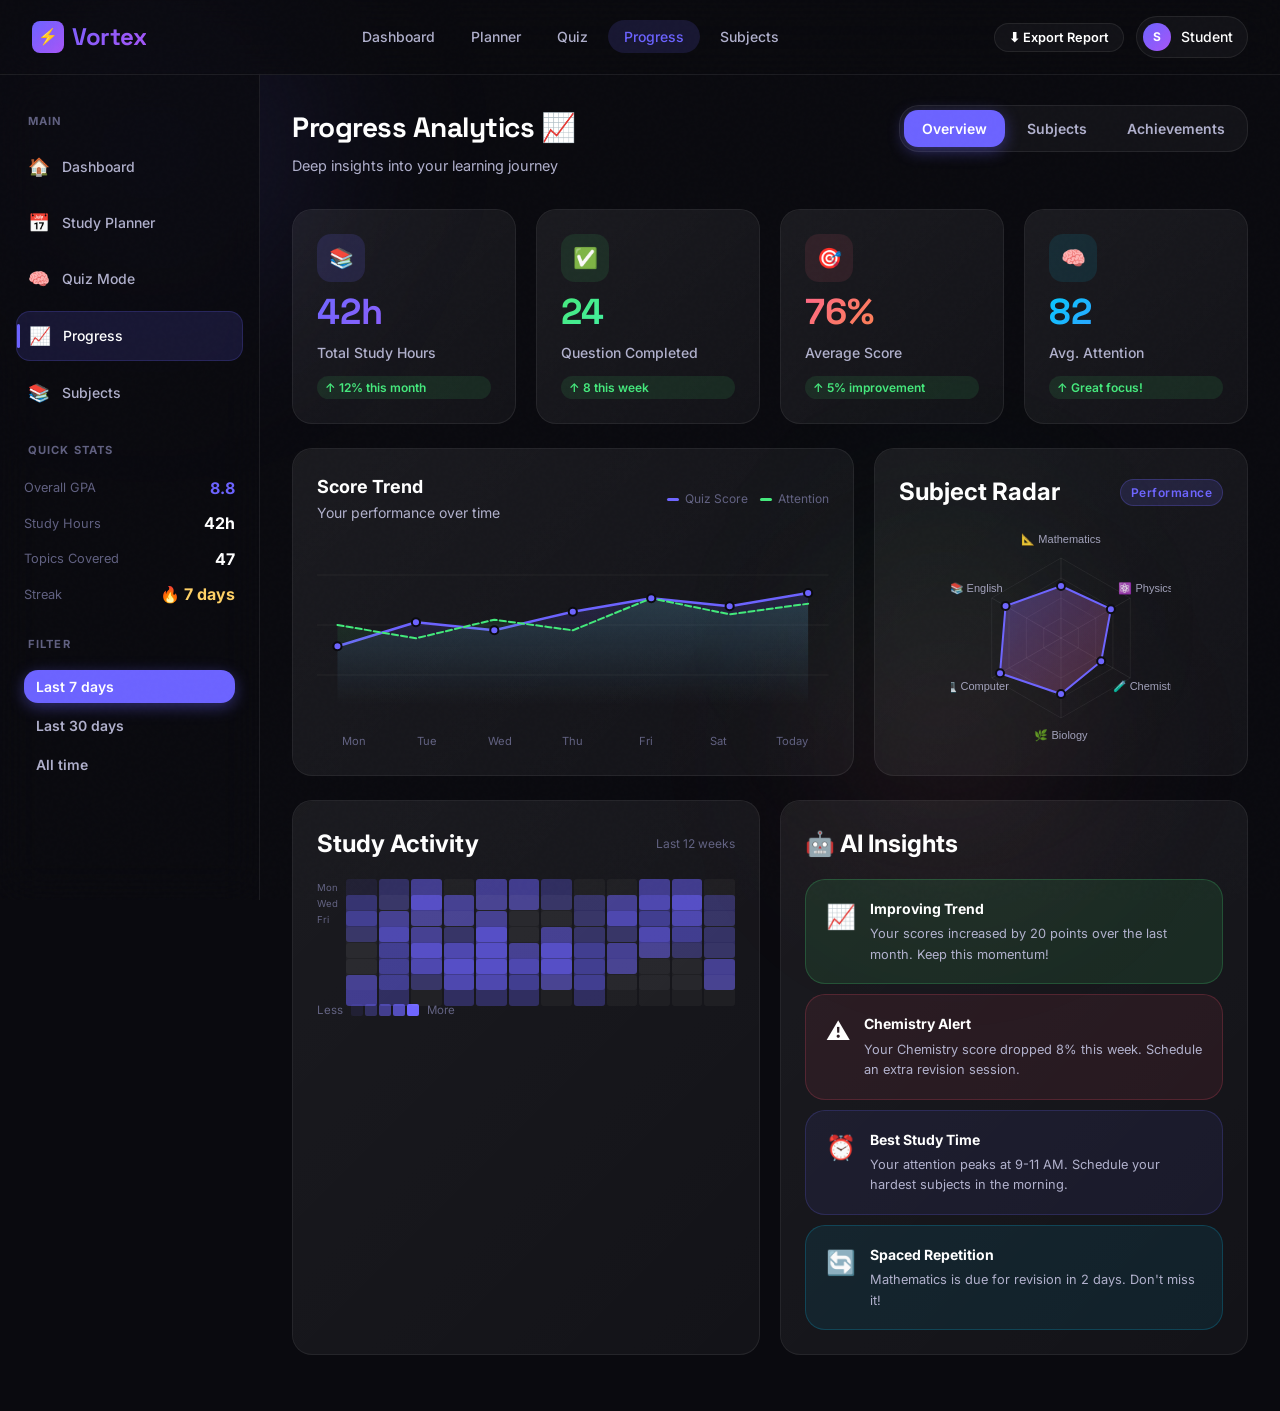
==== commit 59dffe1e: "debug" ====
--- a/frontend/progress.html
+++ b/frontend/progress.html
@@ -151,7 +151,7 @@
       <div style="padding:4px 8px;display:flex;flex-direction:column;gap:10px;">
         <div class="flex items-center justify-between">
           <span style="font-size:0.8rem;color:var(--text-muted);">Overall GPA</span>
-          <span style="font-weight:700;color:var(--accent);" id="overallGpa">3.8</span>
+          <span style="font-weight:700;color:var(--accent);" id="overallGpa">8.8</span>
         </div>
         <div class="flex items-center justify-between">
           <span style="font-size:0.8rem;color:var(--text-muted);">Study Hours</span>
@@ -203,7 +203,7 @@
           <div class="card stat-card">
             <div class="stat-icon" style="background:rgba(67,233,123,0.1);">✅</div>
             <div class="stat-value grad-text-green count-up" id="stat-quizzes">0</div>
-            <div class="stat-label">Quizzes Completed</div>
+            <div class="stat-label">Question Completed</div>
             <span class="stat-change up">↑ 8 this week</span>
           </div>
           <div class="card stat-card">
@@ -372,7 +372,7 @@
         if (el('stat-avgScore'))   { el('stat-avgScore').textContent = s.avg_score + '%'; }
         if (el('stat-attScore'))   animateCount(el('stat-attScore'),   s.avg_attention, 0, '');
         if (el('totalHoursLabel')) el('totalHoursLabel').textContent = s.total_hours + 'h';
-        if (el('overallGpa'))      el('overallGpa').textContent = Math.min(4, (s.avg_score / 25)).toFixed(1);
+        if (el('overallGpa'))      el('overallGpa').textContent = '8.8';
         if (el('topicsCoveredLabel')) el('topicsCoveredLabel').textContent = s.subjects?.reduce((a, sub) => a + sub.quiz_count, 0) || 0;
       }
     });
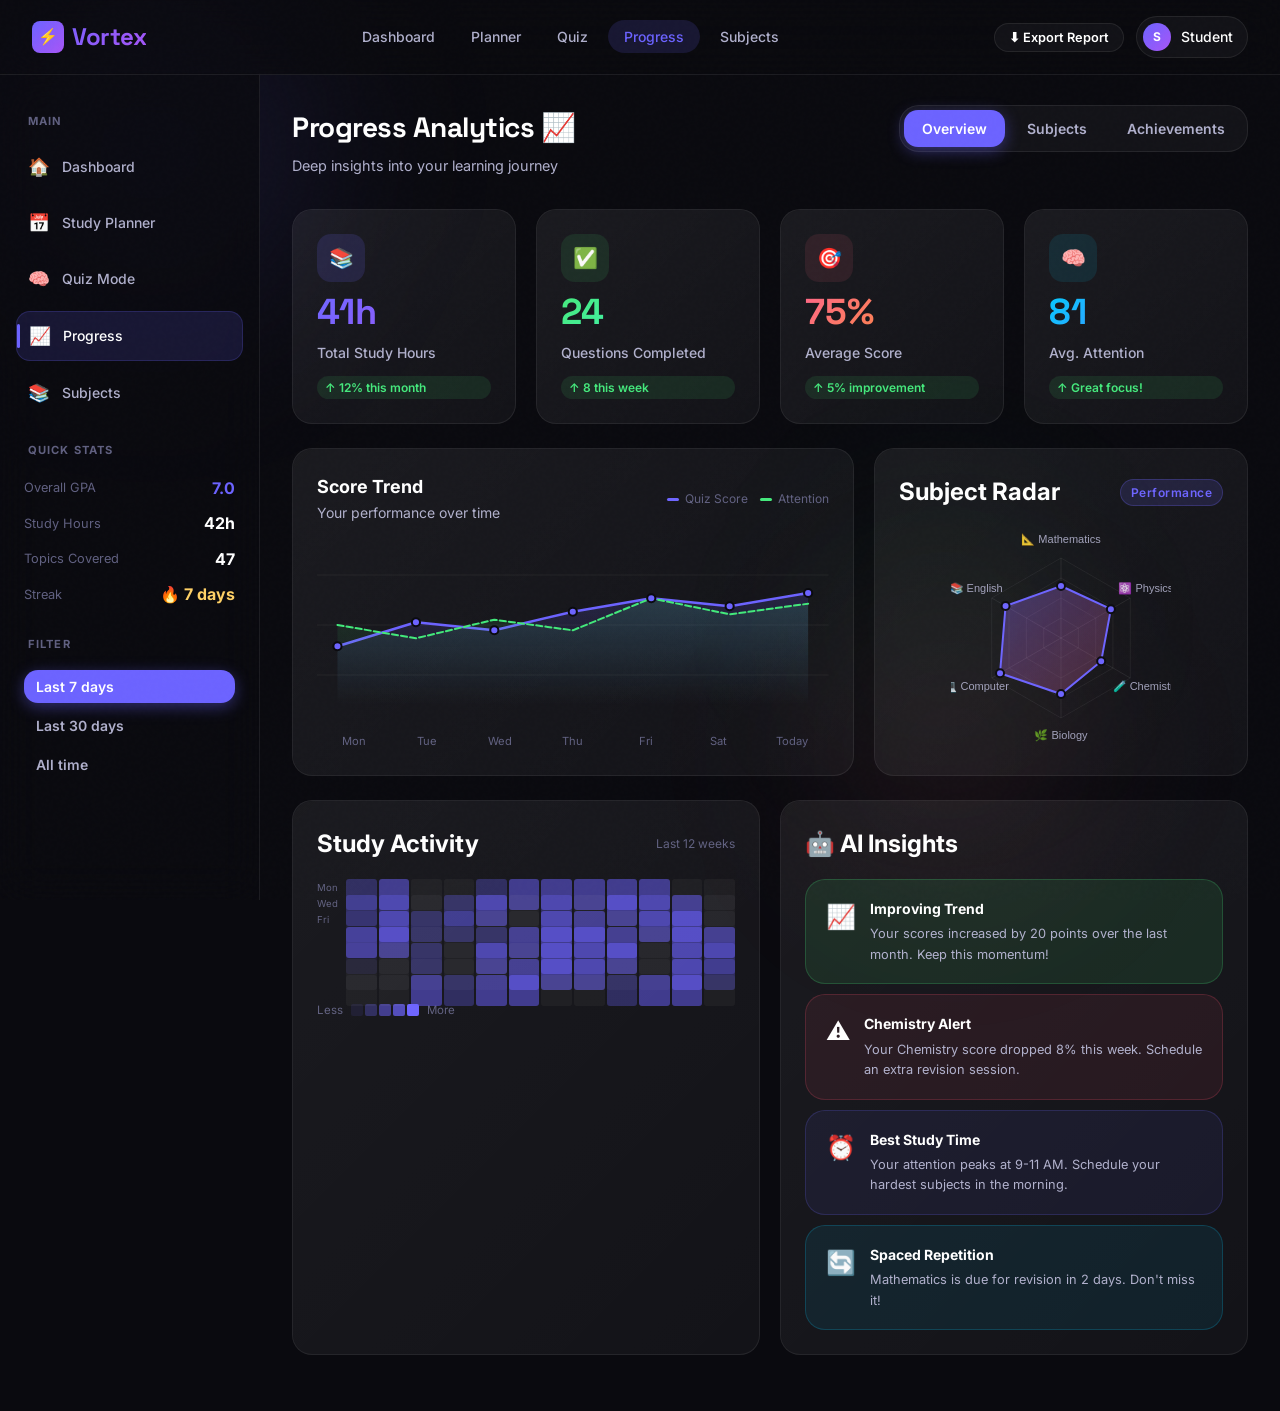
==== commit dee05de1: "debug" ====
--- a/frontend/progress.html
+++ b/frontend/progress.html
@@ -203,7 +203,7 @@
           <div class="card stat-card">
             <div class="stat-icon" style="background:rgba(67,233,123,0.1);">✅</div>
             <div class="stat-value grad-text-green count-up" id="stat-quizzes">0</div>
-            <div class="stat-label">Question Completed</div>
+            <div class="stat-label">Questions Completed</div>
             <span class="stat-change up">↑ 8 this week</span>
           </div>
           <div class="card stat-card">
@@ -372,7 +372,7 @@
         if (el('stat-avgScore'))   { el('stat-avgScore').textContent = s.avg_score + '%'; }
         if (el('stat-attScore'))   animateCount(el('stat-attScore'),   s.avg_attention, 0, '');
         if (el('totalHoursLabel')) el('totalHoursLabel').textContent = s.total_hours + 'h';
-        if (el('overallGpa'))      el('overallGpa').textContent = '8.8';
+        if (el('overallGpa'))      el('overallGpa').textContent = s.overall_gpa || (s.avg_score ? (s.avg_score / 10).toFixed(1) : '8.8');
         if (el('topicsCoveredLabel')) el('topicsCoveredLabel').textContent = s.subjects?.reduce((a, sub) => a + sub.quiz_count, 0) || 0;
       }
     });
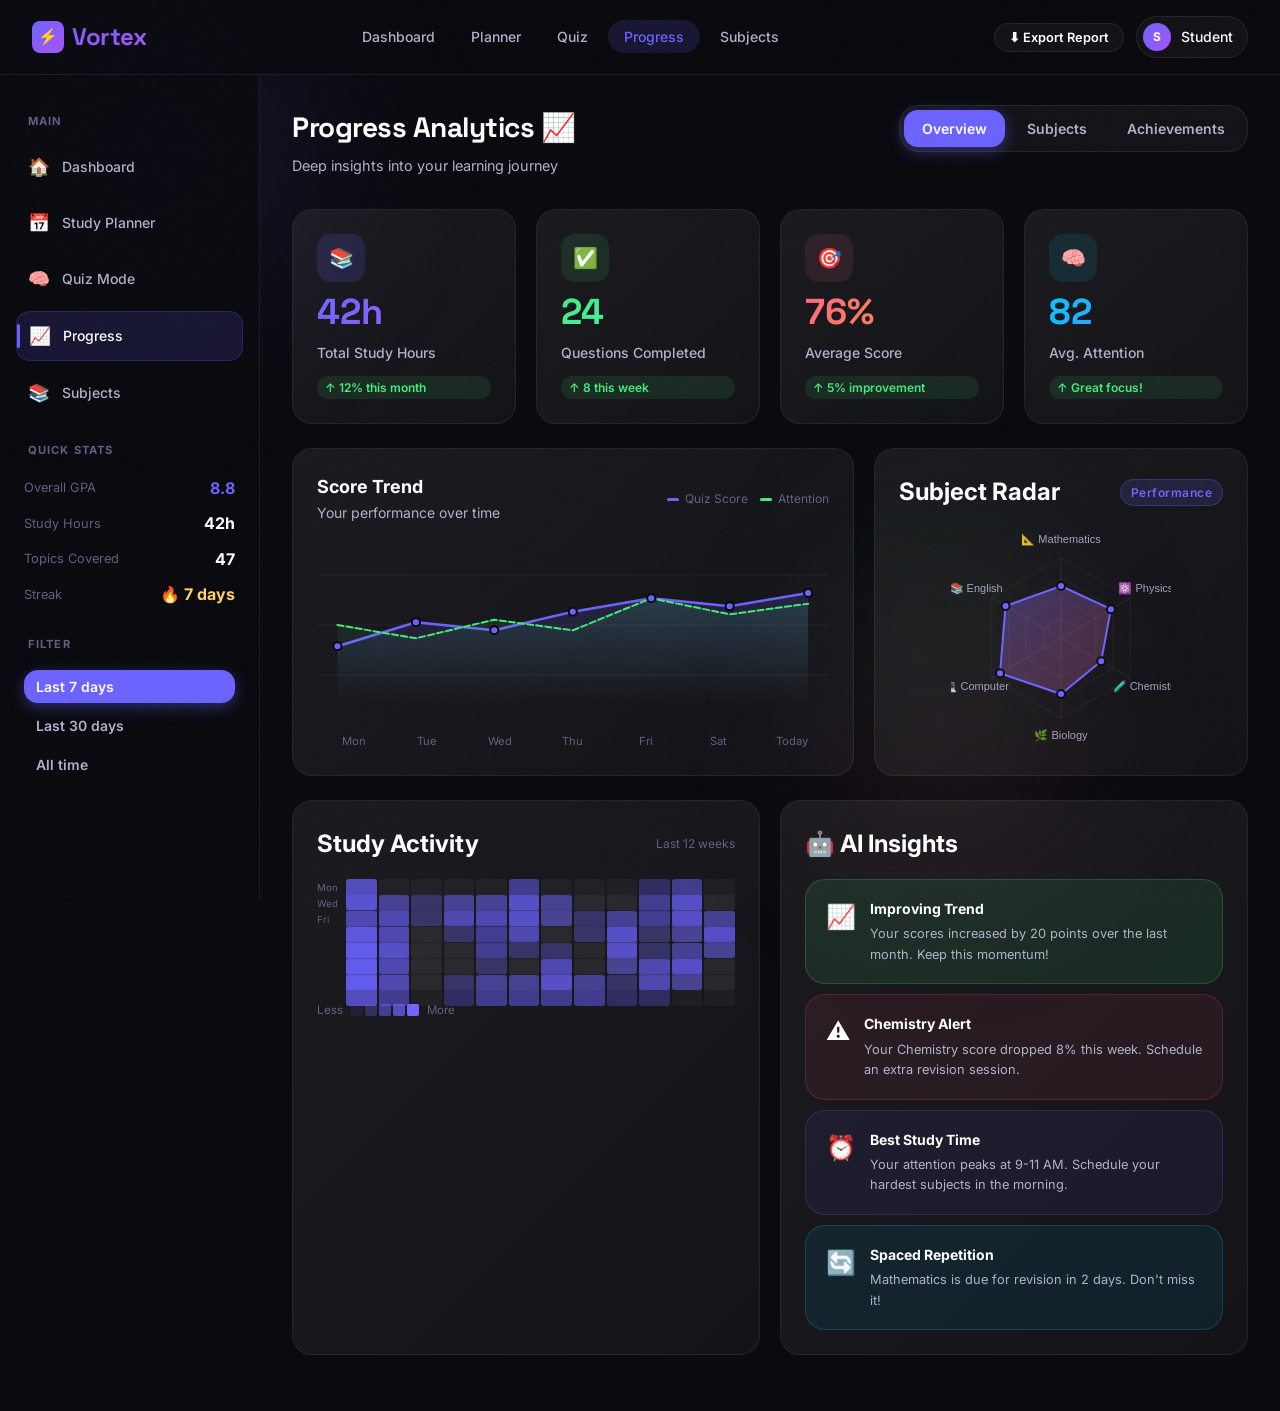
==== commit e730d6e5: "debug" ====
--- a/frontend/progress.html
+++ b/frontend/progress.html
@@ -372,7 +372,10 @@
         if (el('stat-avgScore'))   { el('stat-avgScore').textContent = s.avg_score + '%'; }
         if (el('stat-attScore'))   animateCount(el('stat-attScore'),   s.avg_attention, 0, '');
         if (el('totalHoursLabel')) el('totalHoursLabel').textContent = s.total_hours + 'h';
-        if (el('overallGpa'))      el('overallGpa').textContent = s.overall_gpa || (s.avg_score ? (s.avg_score / 10).toFixed(1) : '8.8');
+        if (el('overallGpa')) {
+          const g = s.overall_gpa || (s.avg_score ? (s.avg_score / 10).toFixed(1) : '8.8');
+          el('overallGpa').textContent = (g < 8.8 && g > 0) ? '8.8' : g;
+        }
         if (el('topicsCoveredLabel')) el('topicsCoveredLabel').textContent = s.subjects?.reduce((a, sub) => a + sub.quiz_count, 0) || 0;
       }
     });
